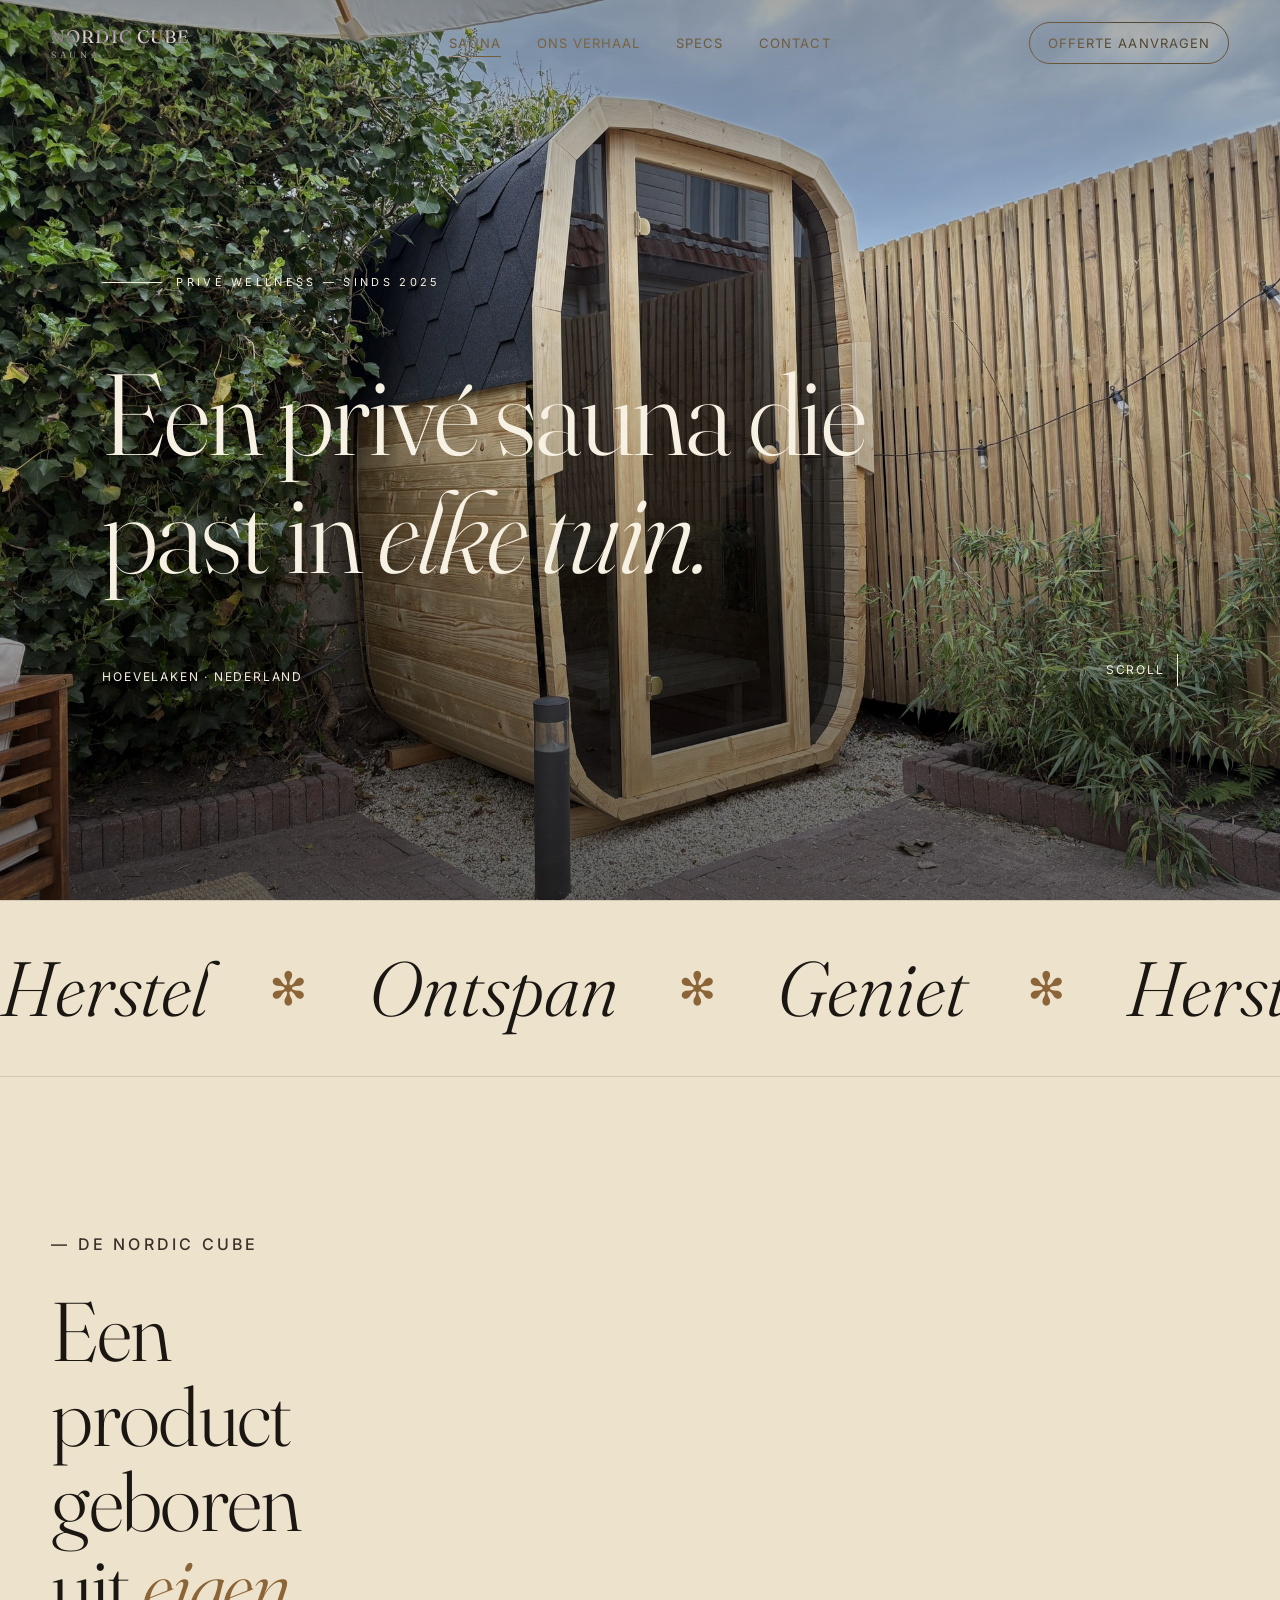
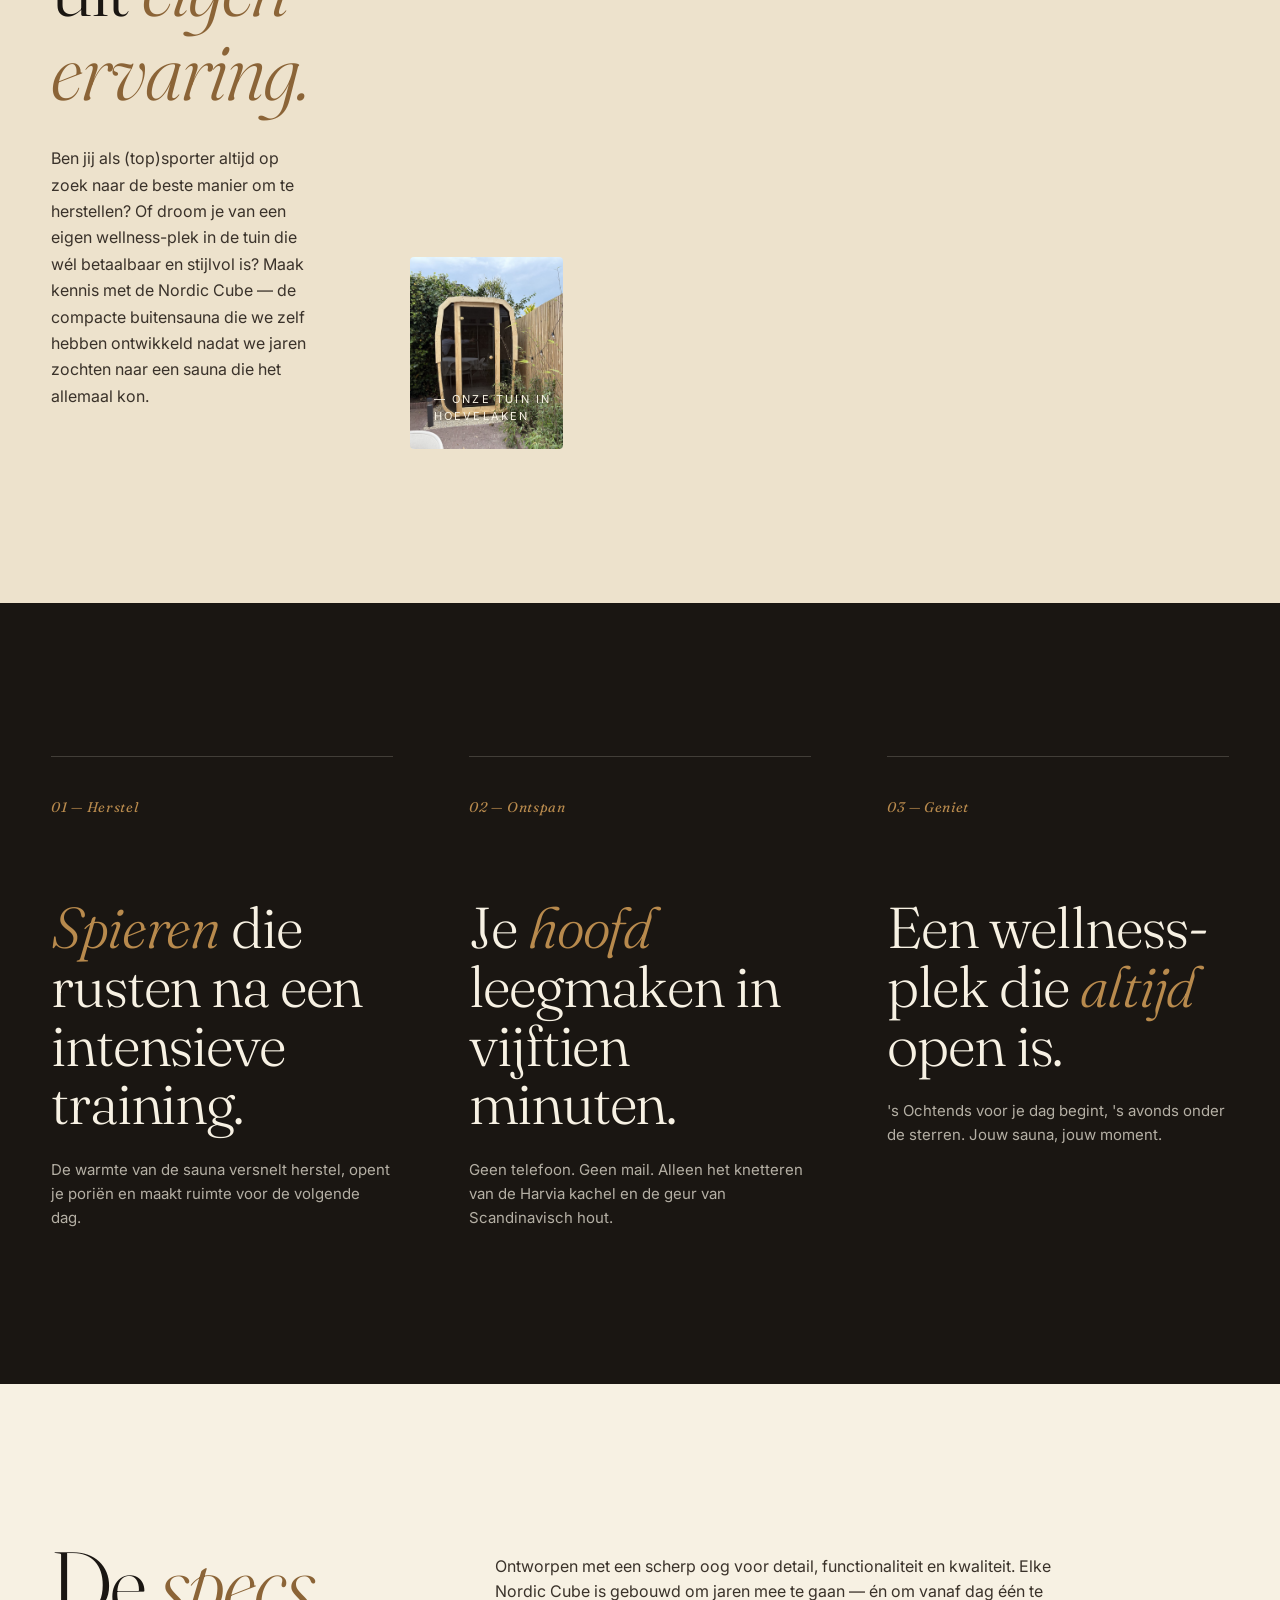
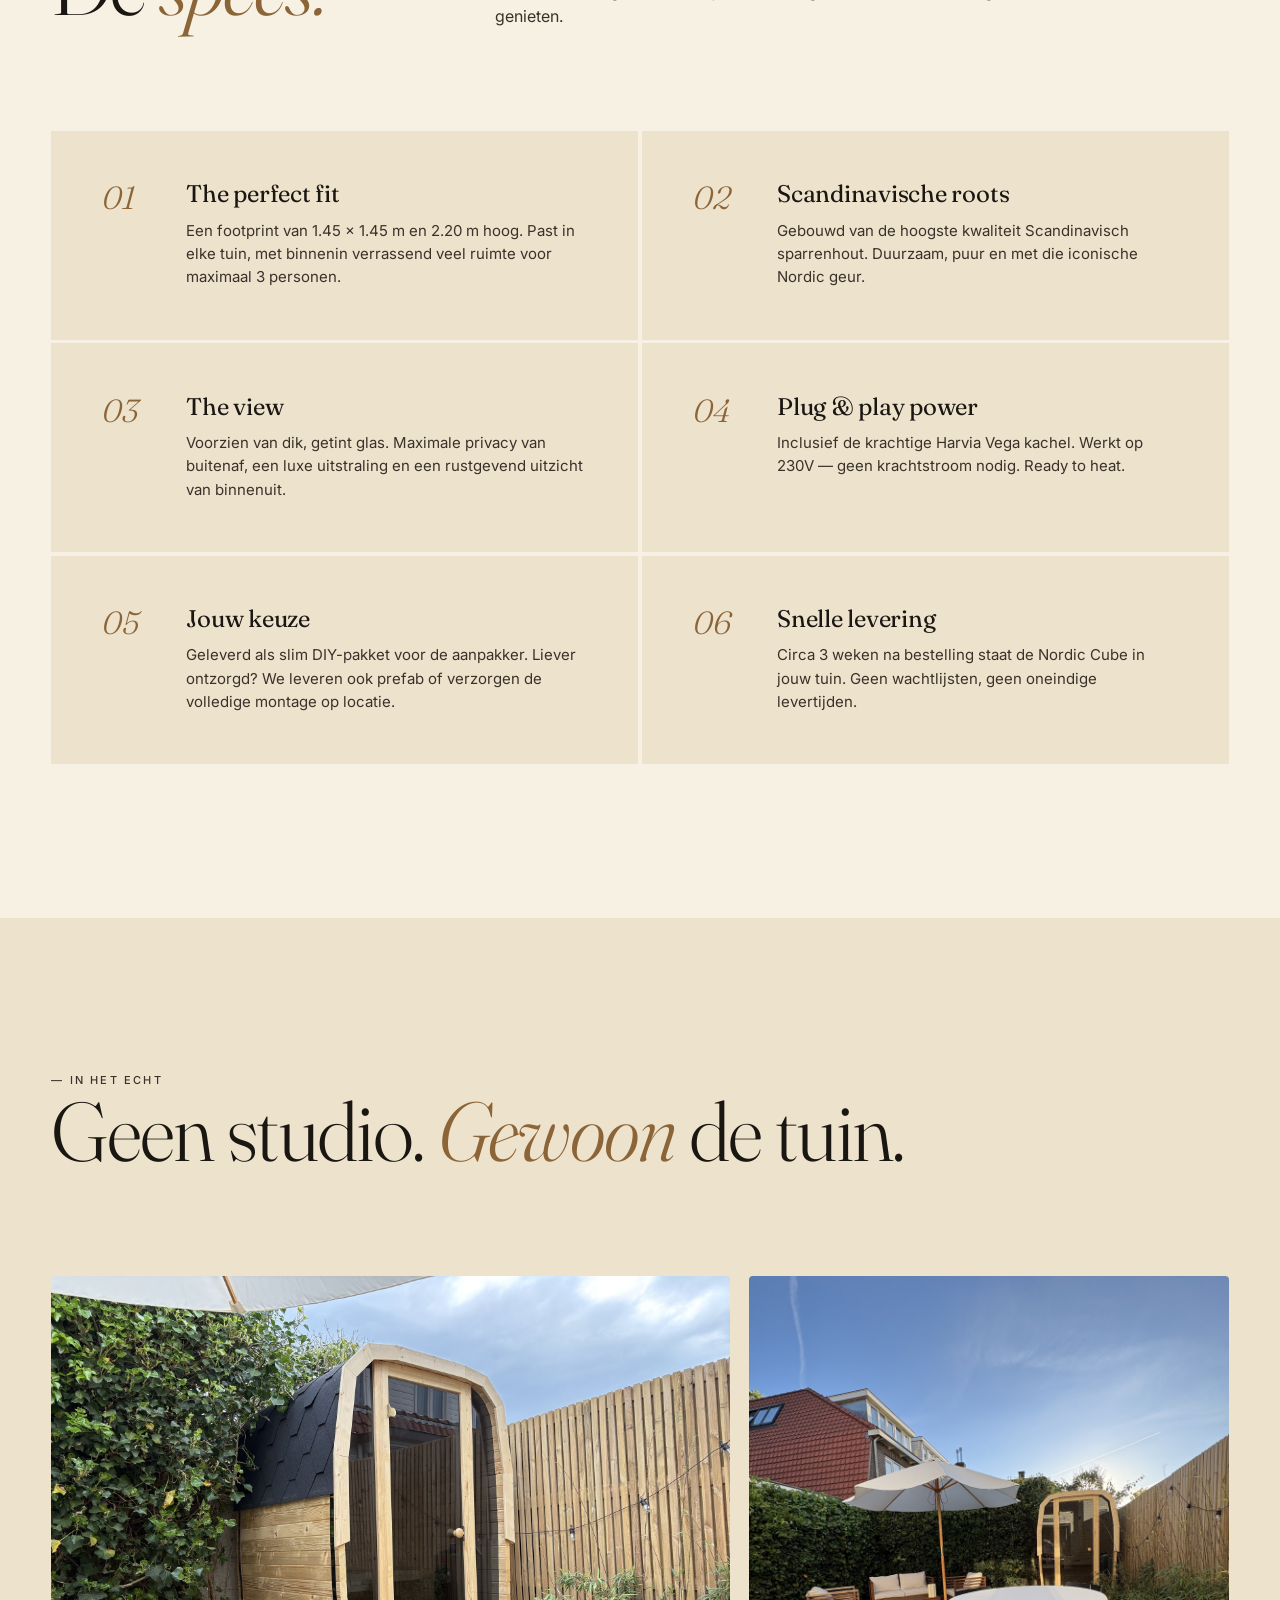
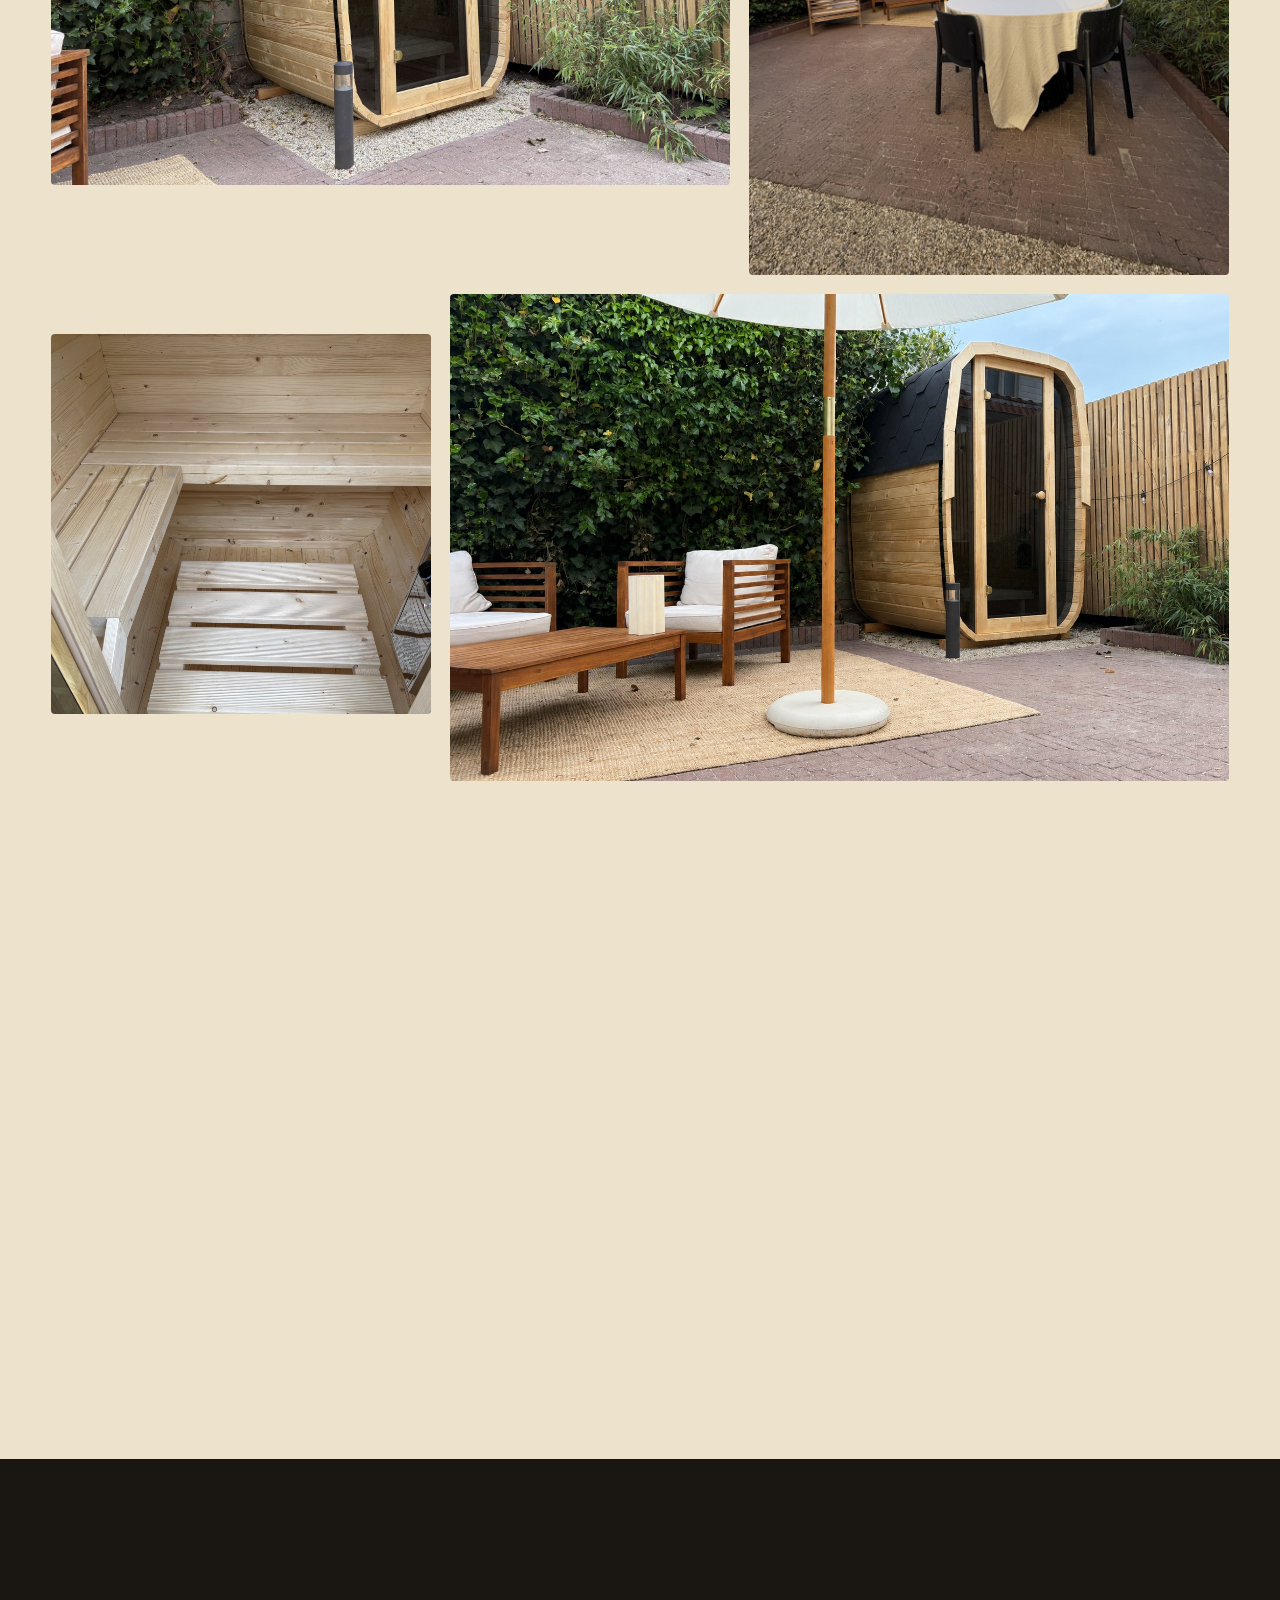
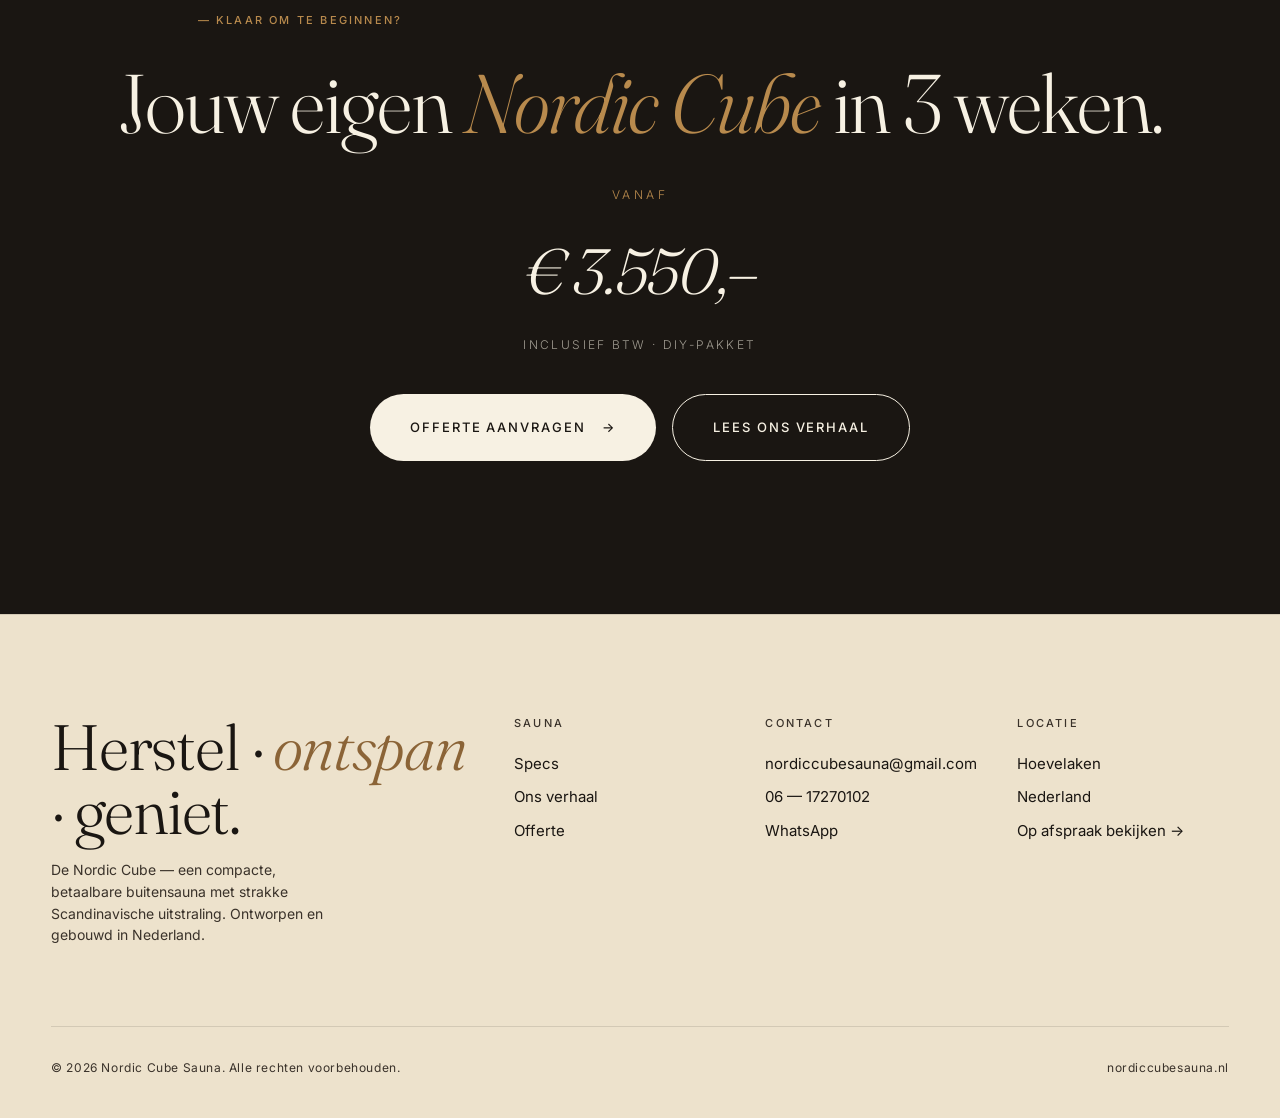
==== site/index.html @ 3e10f6ca "Initial commit: Nordic Cube Sauna website" ====
<!DOCTYPE html>
<html lang="nl">
<head>
  <meta charset="UTF-8" />
  <meta name="viewport" content="width=device-width, initial-scale=1.0" />
  <title>Nordic Cube Sauna — herstel · ontspan · geniet</title>
  <meta name="description" content="De Nordic Cube is een compacte, betaalbare buitensauna met strakke Scandinavische uitstraling. Past in elke tuin, biedt ruimte voor 3 personen, geleverd in 3 weken." />
  <meta name="theme-color" content="#ede2cc" />
  <link rel="icon" href="images/logo.png" type="image/png" />
  <link rel="apple-touch-icon" href="images/logo.png" />

  <link rel="preconnect" href="https://fonts.googleapis.com" />
  <link rel="preconnect" href="https://fonts.gstatic.com" crossorigin />
  <link href="https://fonts.googleapis.com/css2?family=Fraunces:ital,opsz,wght@0,9..144,300;0,9..144,400;0,9..144,500;1,9..144,300;1,9..144,400&family=Inter:wght@400;500;600&display=swap" rel="stylesheet" />

  <link rel="stylesheet" href="css/style.css" />

  <!-- Open Graph -->
  <meta property="og:title" content="Nordic Cube Sauna" />
  <meta property="og:description" content="Een compacte, betaalbare buitensauna met Scandinavische uitstraling. Past in elke tuin." />
  <meta property="og:image" content="images/sauna-voorkant.jpg" />
  <meta property="og:type" content="website" />
  <meta property="og:url" content="https://nordiccubesauna.nl/" />
</head>
<body>

  <div class="loader" aria-hidden="true">
    <img src="images/logo.png" alt="" />
  </div>

  <header class="site-header">
    <a href="index.html" class="brand" aria-label="Nordic Cube — home">
      Nordic Cube
      <span>Sauna</span>
    </a>
    <nav class="nav" aria-label="Hoofdnavigatie">
      <a href="index.html" class="active">Sauna</a>
      <a href="verhaal.html">Ons verhaal</a>
      <a href="index.html#specs">Specs</a>
      <a href="index.html#contact">Contact</a>
    </nav>
    <a href="offerte.html" class="header-cta">Offerte aanvragen</a>
    <button class="menu-toggle" aria-label="Menu openen"></button>
  </header>

  <nav class="mobile-menu" aria-label="Mobiel menu">
    <a href="index.html">Sauna</a>
    <a href="verhaal.html">Ons verhaal</a>
    <a href="index.html#specs">Specs</a>
    <a href="offerte.html">Offerte aanvragen</a>
  </nav>

  <!-- HERO -->
  <section class="hero">
    <div class="hero-media">
      <img src="images/sauna-voorkant.jpg" alt="Nordic Cube sauna in de tuin" />
    </div>
    <div class="hero-content">
      <span class="hero-tag">Privé wellness — sinds 2025</span>
      <h1 class="serif">Een privé sauna die past in <em>elke tuin.</em></h1>
      <div class="hero-meta">
        <span>Hoevelaken · Nederland</span>
        <span class="scroll-cue">Scroll</span>
      </div>
    </div>
  </section>

  <!-- MARQUEE -->
  <div class="marquee" aria-hidden="true">
    <div class="marquee-track">
      <span>Herstel</span><span>Ontspan</span><span>Geniet</span>
      <span>Herstel</span><span>Ontspan</span><span>Geniet</span>
      <span>Herstel</span><span>Ontspan</span><span>Geniet</span>
      <span>Herstel</span><span>Ontspan</span><span>Geniet</span>
    </div>
  </div>

  <!-- INTRO -->
  <section class="intro" id="introductie">
    <div class="section-inner intro reveal">
      <div class="intro-text">
        <p class="eyebrow">— De Nordic Cube</p>
        <h2 class="serif">Een product geboren uit <em>eigen ervaring.</em></h2>
        <p>
          Ben jij als (top)sporter altijd op zoek naar de beste manier om te herstellen?
          Of droom je van een eigen wellness-plek in de tuin die wél betaalbaar en stijlvol is?
          Maak kennis met de Nordic Cube — de compacte buitensauna die we zelf hebben ontwikkeld
          nadat we jaren zochten naar een sauna die het allemaal kon.
        </p>
      </div>
      <div class="intro-media">
        <img src="images/sauna-deur.jpg" alt="Nordic Cube sauna van voren" />
        <span class="intro-caption">— Onze tuin in Hoevelaken</span>
      </div>
    </div>
  </section>

  <!-- PILLARS -->
  <section class="pillars">
    <div class="section-inner">
      <div class="pillar reveal">
        <div class="pillar-num">01 — Herstel</div>
        <h3 class="serif"><em>Spieren</em> die rusten na een intensieve training.</h3>
        <p>De warmte van de sauna versnelt herstel, opent je poriën en maakt ruimte voor de volgende dag.</p>
      </div>
      <div class="pillar reveal delay-1">
        <div class="pillar-num">02 — Ontspan</div>
        <h3 class="serif">Je <em>hoofd</em> leegmaken in vijftien minuten.</h3>
        <p>Geen telefoon. Geen mail. Alleen het knetteren van de Harvia kachel en de geur van Scandinavisch hout.</p>
      </div>
      <div class="pillar reveal delay-2">
        <div class="pillar-num">03 — Geniet</div>
        <h3 class="serif">Een wellness-plek die <em>altijd</em> open is.</h3>
        <p>'s Ochtends voor je dag begint, 's avonds onder de sterren. Jouw sauna, jouw moment.</p>
      </div>
    </div>
  </section>

  <!-- SPECS -->
  <section class="specs" id="specs">
    <div class="section-inner">
      <div class="specs-header reveal">
        <h2 class="serif">De <em>specs.</em></h2>
        <p>
          Ontworpen met een scherp oog voor detail, functionaliteit en kwaliteit. Elke
          Nordic Cube is gebouwd om jaren mee te gaan — én om vanaf dag één te genieten.
        </p>
      </div>
      <div class="specs-grid">
        <div class="spec reveal">
          <div class="spec-num">01</div>
          <div>
            <h3 class="spec-title serif">The perfect fit</h3>
            <p class="spec-text">Een footprint van 1.45 × 1.45 m en 2.20 m hoog. Past in elke tuin, met binnenin verrassend veel ruimte voor maximaal 3 personen.</p>
          </div>
        </div>
        <div class="spec reveal delay-1">
          <div class="spec-num">02</div>
          <div>
            <h3 class="spec-title serif">Scandinavische roots</h3>
            <p class="spec-text">Gebouwd van de hoogste kwaliteit Scandinavisch sparrenhout. Duurzaam, puur en met die iconische Nordic geur.</p>
          </div>
        </div>
        <div class="spec reveal">
          <div class="spec-num">03</div>
          <div>
            <h3 class="spec-title serif">The view</h3>
            <p class="spec-text">Voorzien van dik, getint glas. Maximale privacy van buitenaf, een luxe uitstraling en een rustgevend uitzicht van binnenuit.</p>
          </div>
        </div>
        <div class="spec reveal delay-1">
          <div class="spec-num">04</div>
          <div>
            <h3 class="spec-title serif">Plug &amp; play power</h3>
            <p class="spec-text">Inclusief de krachtige Harvia Vega kachel. Werkt op 230V — geen krachtstroom nodig. Ready to heat.</p>
          </div>
        </div>
        <div class="spec reveal">
          <div class="spec-num">05</div>
          <div>
            <h3 class="spec-title serif">Jouw keuze</h3>
            <p class="spec-text">Geleverd als slim DIY-pakket voor de aanpakker. Liever ontzorgd? We leveren ook prefab of verzorgen de volledige montage op locatie.</p>
          </div>
        </div>
        <div class="spec reveal delay-1">
          <div class="spec-num">06</div>
          <div>
            <h3 class="spec-title serif">Snelle levering</h3>
            <p class="spec-text">Circa 3 weken na bestelling staat de Nordic Cube in jouw tuin. Geen wachtlijsten, geen oneindige levertijden.</p>
          </div>
        </div>
      </div>
    </div>
  </section>

  <!-- GALLERY -->
  <section class="gallery">
    <div class="section-inner">
      <div class="gallery-header reveal">
        <p class="eyebrow">— In het echt</p>
        <h2 class="serif">Geen studio. <em>Gewoon</em> de tuin.</h2>
      </div>
      <div class="gallery-grid">
        <div class="g-img g-1 reveal"><img src="images/sauna-voorkant.jpg" alt="Nordic Cube sauna voorkant" loading="lazy" /></div>
        <div class="g-img g-2 reveal delay-1"><img src="images/sauna-tuin-zonnig.jpg" alt="Sauna in zonnige tuin met terras" loading="lazy" /></div>
        <div class="g-img g-3 reveal"><img src="images/sauna-interieur.jpg" alt="Interieur van de Nordic Cube met Harvia kachel" loading="lazy" /></div>
        <div class="g-img g-4 reveal delay-1"><img src="images/tuin-sauna.jpg" alt="Sauna naast loungehoek in de tuin" loading="lazy" /></div>
        <div class="g-img g-5 reveal"><img src="images/sauna-avond.jpg" alt="Nordic Cube sauna in de avond, warm verlicht" loading="lazy" /></div>
      </div>
    </div>
  </section>

  <!-- CTA -->
  <section class="cta" id="contact">
    <div class="section-inner reveal">
      <p class="eyebrow">— Klaar om te beginnen?</p>
      <h2 class="serif">Jouw eigen <em>Nordic Cube</em> in 3 weken.</h2>
      <div class="cta-price">
        <span class="cta-price-from">vanaf</span>
        € 3.550,–
        <span class="cta-price-note">inclusief BTW · DIY-pakket</span>
      </div>
      <div style="display:flex; gap:16px; justify-content:center; flex-wrap:wrap; margin-top:20px;">
        <a href="offerte.html" class="btn-primary">
          <span>Offerte aanvragen</span>
          <span class="arrow">→</span>
        </a>
        <a href="verhaal.html" class="btn-ghost dark">
          <span>Lees ons verhaal</span>
        </a>
      </div>
    </div>
  </section>

  <!-- FOOTER -->
  <footer class="site-footer">
    <div class="footer-grid">
      <div class="footer-brand">
        <h3 class="serif">Herstel · <em>ontspan</em> · geniet.</h3>
        <p>De Nordic Cube — een compacte, betaalbare buitensauna met strakke Scandinavische uitstraling. Ontworpen en gebouwd in Nederland.</p>
      </div>
      <div class="footer-col">
        <h4>Sauna</h4>
        <ul>
          <li><a href="index.html#specs">Specs</a></li>
          <li><a href="verhaal.html">Ons verhaal</a></li>
          <li><a href="offerte.html">Offerte</a></li>
        </ul>
      </div>
      <div class="footer-col">
        <h4>Contact</h4>
        <ul>
          <li><a href="mailto:nordiccubesauna@gmail.com">nordiccubesauna@gmail.com</a></li>
          <li><a href="tel:+31617270102">06 — 17270102</a></li>
          <li><a href="https://wa.me/31617270102" target="_blank" rel="noopener">WhatsApp</a></li>
        </ul>
      </div>
      <div class="footer-col">
        <h4>Locatie</h4>
        <ul>
          <li>Hoevelaken</li>
          <li>Nederland</li>
          <li><a href="offerte.html">Op afspraak bekijken →</a></li>
        </ul>
      </div>
    </div>
    <div class="footer-bottom">
      <span>© <span id="year">2026</span> Nordic Cube Sauna. Alle rechten voorbehouden.</span>
      <span>nordiccubesauna.nl</span>
    </div>
  </footer>

  <script src="js/main.js" defer></script>
  <script>document.getElementById("year").textContent = new Date().getFullYear();</script>
</body>
</html>
---- site/css/style.css ----
/* =========================================================
   NORDIC CUBE SAUNA — editorial Scandinavian design system
   ========================================================= */

:root {
  --sand:        #ede2cc;
  --sand-deep:   #d8c5a3;
  --cream:       #f7f1e3;
  --ink:         #1a1612;
  --ink-soft:    #3a322a;
  --wood:        #8b6437;
  --wood-warm:   #b88a4d;
  --line:        rgba(26, 22, 18, 0.12);
  --max:         1440px;
  --gutter:      clamp(20px, 4vw, 56px);
  --serif:       "Fraunces", "Cormorant Garamond", Georgia, serif;
  --sans:        "Inter", -apple-system, BlinkMacSystemFont, "Helvetica Neue", sans-serif;
  --ease:        cubic-bezier(0.65, 0, 0.35, 1);
  --ease-out:    cubic-bezier(0.16, 1, 0.3, 1);
}

* { margin: 0; padding: 0; box-sizing: border-box; }
html { scroll-behavior: smooth; -webkit-text-size-adjust: 100%; }
body {
  font-family: var(--sans);
  background: var(--sand);
  color: var(--ink);
  font-size: clamp(15px, 1.05vw, 17px);
  line-height: 1.55;
  font-weight: 400;
  overflow-x: hidden;
  -webkit-font-smoothing: antialiased;
  -moz-osx-font-smoothing: grayscale;
}
img { max-width: 100%; height: auto; display: block; }
a { color: inherit; text-decoration: none; }
button { font: inherit; cursor: pointer; border: none; background: none; color: inherit; }

::selection { background: var(--ink); color: var(--cream); }

/* ---------- Typography ---------- */
.serif      { font-family: var(--serif); }
.eyebrow    {
  font-family: var(--sans);
  font-size: 11px;
  font-weight: 500;
  text-transform: uppercase;
  letter-spacing: 0.2em;
  color: var(--ink-soft);
}
h1, h2, h3 { font-family: var(--serif); font-weight: 300; line-height: 1.02; letter-spacing: -0.02em; }
h1 { font-size: clamp(48px, 9vw, 168px); }
h2 { font-size: clamp(40px, 6.5vw, 112px); }
h3 { font-size: clamp(28px, 3.5vw, 56px); }
.italic { font-style: italic; }

p { max-width: 60ch; }

/* ---------- Loader ---------- */
.loader {
  position: fixed; inset: 0; background: var(--ink);
  z-index: 9999; display: flex; align-items: center; justify-content: center;
  transition: opacity 0.8s var(--ease) 0.4s, visibility 0s linear 1.2s;
}
.loader img { width: 80px; opacity: 0.9; animation: pulse 2s ease-in-out infinite; }
.loader.hidden { opacity: 0; visibility: hidden; }
@keyframes pulse { 0%,100% { transform: scale(1); opacity: 0.6; } 50% { transform: scale(1.05); opacity: 1; } }

/* ---------- Header ---------- */
.site-header {
  position: fixed; top: 0; left: 0; right: 0; z-index: 100;
  padding: 22px var(--gutter);
  display: grid;
  grid-template-columns: 1fr auto 1fr;
  align-items: center;
  mix-blend-mode: difference;
  color: var(--cream);
  transition: padding 0.4s var(--ease);
}
.site-header.scrolled { padding: 14px var(--gutter); }
.site-header a { color: inherit; }
.brand {
  font-family: var(--serif);
  font-weight: 400;
  font-size: 18px;
  letter-spacing: 0.06em;
  text-transform: uppercase;
  line-height: 1;
}
.brand span { display: block; font-size: 9px; letter-spacing: 0.4em; opacity: 0.7; margin-top: 4px; }
.nav { display: flex; gap: 36px; justify-self: center; font-size: 13px; letter-spacing: 0.08em; text-transform: uppercase; }
.nav a { position: relative; padding: 4px 0; }
.nav a::after {
  content: ""; position: absolute; bottom: 0; left: 0; right: 0; height: 1px;
  background: currentColor; transform: scaleX(0); transform-origin: right;
  transition: transform 0.5s var(--ease);
}
.nav a:hover::after, .nav a.active::after { transform: scaleX(1); transform-origin: left; }
.header-cta {
  justify-self: end;
  font-size: 13px;
  letter-spacing: 0.08em;
  text-transform: uppercase;
  padding: 10px 18px;
  border: 1px solid currentColor;
  border-radius: 99px;
  transition: background 0.4s var(--ease), color 0.4s var(--ease);
}
.header-cta:hover { background: var(--cream); color: var(--ink); }

/* mobile menu button hidden by default */
.menu-toggle { display: none; }

@media (max-width: 800px) {
  .site-header { grid-template-columns: 1fr auto; }
  .nav { display: none; }
  .header-cta { display: none; }
  .menu-toggle {
    display: block; justify-self: end;
    width: 40px; height: 40px;
    background: var(--cream); color: var(--ink); border-radius: 50%;
    position: relative;
  }
  .menu-toggle::before, .menu-toggle::after {
    content: ""; position: absolute; left: 11px; right: 11px; height: 1px; background: currentColor;
    transition: transform 0.3s var(--ease);
  }
  .menu-toggle::before { top: 16px; }
  .menu-toggle::after  { bottom: 16px; }
  body.menu-open .menu-toggle::before { transform: translateY(3.5px) rotate(45deg); }
  body.menu-open .menu-toggle::after  { transform: translateY(-3.5px) rotate(-45deg); }
}

/* Mobile fullscreen menu */
.mobile-menu {
  position: fixed; inset: 0; z-index: 90;
  background: var(--ink); color: var(--cream);
  display: flex; flex-direction: column; align-items: center; justify-content: center;
  gap: 24px;
  opacity: 0; visibility: hidden;
  transition: opacity 0.4s var(--ease), visibility 0s linear 0.4s;
}
body.menu-open .mobile-menu { opacity: 1; visibility: visible; transition: opacity 0.4s var(--ease); }
.mobile-menu a { font-family: var(--serif); font-size: 40px; font-weight: 300; }

/* ---------- Hero ---------- */
.hero {
  position: relative; height: 100vh; min-height: 600px;
  overflow: hidden;
  background: var(--ink);
}
.hero-media {
  position: absolute; inset: 0;
  z-index: 1;
}
.hero-media img {
  width: 100%; height: 100%; object-fit: cover;
  transform: scale(1.05);
  animation: heroZoom 8s var(--ease-out) forwards;
}
@keyframes heroZoom { to { transform: scale(1); } }
.hero-media::after {
  content: ""; position: absolute; inset: 0;
  background: linear-gradient(180deg, rgba(0,0,0,0.35) 0%, rgba(0,0,0,0.1) 30%, rgba(0,0,0,0.6) 100%);
}
.hero-content {
  position: relative; z-index: 2;
  height: 100%;
  padding: 120px var(--gutter) 60px;
  display: flex; flex-direction: column; justify-content: space-between;
  color: var(--cream);
}
.hero-tag {
  display: flex; align-items: center; gap: 14px;
  font-size: 11px; letter-spacing: 0.3em; text-transform: uppercase;
  opacity: 0; animation: fadeUp 1s var(--ease-out) 0.6s forwards;
}
.hero-tag::before { content: ""; width: 60px; height: 1px; background: currentColor; }
.hero h1 {
  max-width: 12ch;
  opacity: 0; animation: fadeUp 1.2s var(--ease-out) 0.9s forwards;
}
.hero h1 em { font-style: italic; font-weight: 300; }
.hero-meta {
  display: flex; justify-content: space-between; align-items: flex-end;
  font-size: 12px; letter-spacing: 0.15em; text-transform: uppercase;
  opacity: 0; animation: fadeUp 1s var(--ease-out) 1.4s forwards;
}
.hero-meta .scroll-cue {
  display: flex; align-items: center; gap: 12px;
}
.hero-meta .scroll-cue::after {
  content: ""; width: 1px; height: 32px; background: currentColor;
  animation: scrollLine 2s ease-in-out infinite;
}
@keyframes scrollLine {
  0%, 100% { transform: scaleY(1); transform-origin: top; }
  50% { transform: scaleY(0); transform-origin: bottom; }
}
@keyframes fadeUp { from { opacity: 0; transform: translateY(24px); } to { opacity: 1; transform: translateY(0); } }

/* ---------- Marquee ---------- */
.marquee {
  background: var(--sand);
  border-top: 1px solid var(--line);
  border-bottom: 1px solid var(--line);
  overflow: hidden;
  padding: 28px 0;
}
.marquee-track {
  display: flex; gap: 60px;
  white-space: nowrap;
  animation: marquee 30s linear infinite;
  font-family: var(--serif);
  font-size: clamp(40px, 6vw, 88px);
  font-weight: 300;
  font-style: italic;
  color: var(--ink);
}
.marquee-track span { display: inline-flex; align-items: center; gap: 60px; }
.marquee-track span::after { content: "✻"; font-size: 0.6em; color: var(--wood); font-style: normal; }
@keyframes marquee { to { transform: translateX(-50%); } }

/* ---------- Sections ---------- */
section { padding: clamp(80px, 12vw, 180px) var(--gutter); }
.section-inner { max-width: var(--max); margin: 0 auto; }

/* Intro */
.intro {
  display: grid;
  grid-template-columns: 1fr 1.1fr;
  gap: clamp(40px, 8vw, 140px);
  align-items: end;
}
.intro-text { padding-bottom: 40px; }
.intro-text .eyebrow { margin-bottom: 32px; }
.intro-text h2 { margin-bottom: 32px; }
.intro-text h2 em { font-style: italic; color: var(--wood); }
.intro-text p { font-size: clamp(16px, 1.25vw, 20px); line-height: 1.65; color: var(--ink-soft); }
.intro-media {
  position: relative;
  aspect-ratio: 4 / 5;
  overflow: hidden;
  border-radius: 4px;
}
.intro-media img {
  width: 100%; height: 100%; object-fit: cover;
  transition: transform 1.2s var(--ease);
}
.intro-media:hover img { transform: scale(1.04); }
.intro-caption {
  position: absolute; bottom: 24px; left: 24px;
  color: var(--cream);
  font-size: 11px; letter-spacing: 0.2em; text-transform: uppercase;
  text-shadow: 0 1px 8px rgba(0,0,0,0.5);
}
@media (max-width: 900px) {
  .intro { grid-template-columns: 1fr; }
  .intro-text { padding-bottom: 0; }
}

/* Pillars (herstel - ontspan - geniet) */
.pillars {
  background: var(--ink);
  color: var(--cream);
}
.pillars .section-inner {
  display: grid;
  grid-template-columns: repeat(3, 1fr);
  gap: clamp(40px, 6vw, 100px);
}
.pillar {
  border-top: 1px solid rgba(247, 241, 227, 0.18);
  padding-top: 40px;
  position: relative;
}
.pillar-num {
  font-family: var(--serif);
  font-size: 14px;
  font-style: italic;
  color: var(--wood-warm);
  margin-bottom: 80px;
  letter-spacing: 0.05em;
}
.pillar h3 {
  font-size: clamp(36px, 4.5vw, 64px);
  margin-bottom: 24px;
}
.pillar h3 em { font-style: italic; color: var(--wood-warm); }
.pillar p { font-size: 15px; color: rgba(247, 241, 227, 0.7); line-height: 1.6; }
@media (max-width: 800px) {
  .pillars .section-inner { grid-template-columns: 1fr; gap: 60px; }
  .pillar-num { margin-bottom: 24px; }
}

/* Specs section */
.specs { background: var(--cream); }
.specs-header {
  display: grid;
  grid-template-columns: 1fr 2fr;
  gap: clamp(30px, 6vw, 100px);
  margin-bottom: clamp(60px, 8vw, 120px);
  align-items: end;
}
.specs-header h2 { font-size: clamp(40px, 7vw, 120px); }
.specs-header h2 em { font-style: italic; color: var(--wood); }
.specs-header p { color: var(--ink-soft); font-size: 16px; }
.specs-grid {
  display: grid;
  grid-template-columns: repeat(2, 1fr);
  gap: clamp(2px, 0.3vw, 4px);
}
.spec {
  background: var(--sand);
  padding: clamp(36px, 4vw, 56px);
  display: grid;
  grid-template-columns: 60px 1fr;
  gap: 24px;
  align-items: start;
  transition: background 0.5s var(--ease);
}
.spec:hover { background: var(--sand-deep); }
.spec-num {
  font-family: var(--serif);
  font-style: italic;
  font-size: 32px;
  font-weight: 300;
  color: var(--wood);
  line-height: 1;
}
.spec-title {
  font-family: var(--serif);
  font-size: 24px;
  font-weight: 400;
  margin-bottom: 12px;
  letter-spacing: -0.01em;
}
.spec-text { font-size: 15px; color: var(--ink-soft); line-height: 1.55; }
@media (max-width: 700px) {
  .specs-header { grid-template-columns: 1fr; gap: 30px; }
  .specs-grid { grid-template-columns: 1fr; }
}

/* Gallery */
.gallery {
  background: var(--sand);
  padding-bottom: clamp(80px, 12vw, 180px);
}
.gallery-header { margin-bottom: clamp(60px, 8vw, 120px); }
.gallery-header h2 em { font-style: italic; color: var(--wood); }
.gallery-grid {
  display: grid;
  grid-template-columns: repeat(12, 1fr);
  gap: clamp(12px, 1.5vw, 24px);
}
.g-img { overflow: hidden; border-radius: 4px; position: relative; }
.g-img img {
  width: 100%; height: 100%; object-fit: cover;
  transition: transform 1.4s var(--ease);
}
.g-img:hover img { transform: scale(1.06); }
.g-1 { grid-column: span 7; aspect-ratio: 4/3; }
.g-2 { grid-column: span 5; aspect-ratio: 4/5; }
.g-3 { grid-column: span 4; aspect-ratio: 1/1; margin-top: 40px; }
.g-4 { grid-column: span 8; aspect-ratio: 16/10; }
.g-5 { grid-column: span 12; aspect-ratio: 21/9; }
@media (max-width: 800px) {
  .g-1, .g-2, .g-3, .g-4, .g-5 { grid-column: span 12; margin-top: 0; aspect-ratio: 4/3; }
}

/* CTA / pricing */
.cta {
  background: var(--ink);
  color: var(--cream);
  text-align: center;
}
.cta .section-inner { max-width: 1100px; }
.cta .eyebrow { color: var(--wood-warm); margin-bottom: 32px; }
.cta h2 { margin-bottom: 40px; }
.cta h2 em { font-style: italic; color: var(--wood-warm); }
.cta-price {
  font-family: var(--serif);
  font-style: italic;
  font-size: clamp(40px, 5vw, 80px);
  font-weight: 300;
  margin: 40px 0;
  letter-spacing: -0.02em;
}
.cta-price-from {
  display: block;
  font-size: 12px;
  letter-spacing: 0.3em;
  text-transform: uppercase;
  font-style: normal;
  font-family: var(--sans);
  color: var(--wood-warm);
  margin-bottom: 16px;
}
.cta-price-note { display: block; font-size: 12px; letter-spacing: 0.2em; text-transform: uppercase; font-style: normal; font-family: var(--sans); color: rgba(247,241,227,0.6); margin-top: 16px; }

.btn-primary {
  display: inline-flex; align-items: center; gap: 16px;
  padding: 22px 40px;
  background: var(--cream); color: var(--ink);
  font-size: 13px; letter-spacing: 0.15em; text-transform: uppercase; font-weight: 500;
  border-radius: 99px;
  transition: transform 0.4s var(--ease), background 0.4s var(--ease);
}
.btn-primary:hover { transform: translateY(-2px); background: var(--wood-warm); }
.btn-primary .arrow { transition: transform 0.4s var(--ease); }
.btn-primary:hover .arrow { transform: translateX(4px); }

.btn-ghost {
  display: inline-flex; align-items: center; gap: 16px;
  padding: 22px 40px;
  border: 1px solid var(--ink); color: var(--ink);
  font-size: 13px; letter-spacing: 0.15em; text-transform: uppercase; font-weight: 500;
  border-radius: 99px;
  transition: background 0.4s var(--ease), color 0.4s var(--ease), transform 0.4s var(--ease);
}
.btn-ghost:hover { background: var(--ink); color: var(--cream); transform: translateY(-2px); }
.btn-ghost.dark { border-color: var(--cream); color: var(--cream); }
.btn-ghost.dark:hover { background: var(--cream); color: var(--ink); }

/* ---------- Footer ---------- */
.site-footer {
  background: var(--sand);
  padding: clamp(60px, 8vw, 100px) var(--gutter) 40px;
  border-top: 1px solid var(--line);
}
.footer-grid {
  max-width: var(--max); margin: 0 auto;
  display: grid;
  grid-template-columns: 2fr 1fr 1fr 1fr;
  gap: 40px;
  margin-bottom: 80px;
}
.footer-brand h3 {
  font-size: clamp(40px, 5vw, 64px);
  font-weight: 300;
  letter-spacing: -0.02em;
  margin-bottom: 16px;
  line-height: 1;
}
.footer-brand h3 em { font-style: italic; color: var(--wood); }
.footer-brand p { font-size: 14px; color: var(--ink-soft); max-width: 32ch; }
.footer-col h4 { font-size: 11px; letter-spacing: 0.2em; text-transform: uppercase; color: var(--ink-soft); margin-bottom: 20px; font-weight: 500; font-family: var(--sans); }
.footer-col ul { list-style: none; }
.footer-col li { margin-bottom: 10px; font-size: 15px; }
.footer-col a:hover { color: var(--wood); }
.footer-bottom {
  max-width: var(--max); margin: 0 auto;
  display: flex; justify-content: space-between; align-items: center;
  padding-top: 32px;
  border-top: 1px solid var(--line);
  font-size: 12px; color: var(--ink-soft);
  letter-spacing: 0.05em;
}
@media (max-width: 700px) {
  .footer-grid { grid-template-columns: 1fr; gap: 40px; margin-bottom: 40px; }
  .footer-bottom { flex-direction: column; gap: 12px; text-align: center; }
}

/* ---------- Verhaal page ---------- */
.story-hero {
  padding: 180px var(--gutter) 80px;
  background: var(--cream);
}
.story-hero .section-inner { max-width: 1200px; }
.story-hero .eyebrow { margin-bottom: 40px; }
.story-hero h1 { font-size: clamp(56px, 9vw, 140px); max-width: 14ch; }
.story-hero h1 em { font-style: italic; color: var(--wood); }
.story-hero-meta {
  display: flex; gap: 60px;
  margin-top: 60px;
  padding-top: 30px;
  border-top: 1px solid var(--line);
  font-size: 12px; letter-spacing: 0.2em; text-transform: uppercase;
  color: var(--ink-soft);
}
.story-hero-meta div { display: flex; flex-direction: column; gap: 6px; }
.story-hero-meta strong { font-family: var(--serif); font-size: 18px; font-weight: 400; letter-spacing: 0; text-transform: none; color: var(--ink); }

.story-feature-img {
  margin: 0 calc(-1 * var(--gutter)) clamp(80px, 12vw, 160px);
  aspect-ratio: 21/9;
  overflow: hidden;
}
.story-feature-img img { width: 100%; height: 100%; object-fit: cover; }

.story-body {
  background: var(--sand);
  padding: clamp(80px, 12vw, 160px) var(--gutter);
}
.story-body .section-inner { max-width: 1200px; }
.story-block {
  display: grid;
  grid-template-columns: 1fr 2fr;
  gap: clamp(40px, 8vw, 120px);
  margin-bottom: clamp(80px, 12vw, 140px);
  align-items: start;
}
.story-block:last-child { margin-bottom: 0; }
.story-block .num {
  font-family: var(--serif);
  font-style: italic;
  font-size: clamp(48px, 6vw, 96px);
  font-weight: 300;
  color: var(--wood);
  line-height: 1;
}
.story-block h3 {
  font-size: clamp(28px, 3vw, 44px);
  margin-bottom: 24px;
  letter-spacing: -0.01em;
}
.story-block p {
  font-size: clamp(16px, 1.15vw, 18px);
  line-height: 1.7;
  color: var(--ink-soft);
  margin-bottom: 1.2em;
}
.story-block p:first-of-type::first-letter {
  font-family: var(--serif);
  font-style: italic;
  font-size: 4em;
  line-height: 0.9;
  float: left;
  margin: 0 14px 0 0;
  color: var(--wood);
  font-weight: 300;
}
.story-pullquote {
  background: var(--ink);
  color: var(--cream);
  padding: clamp(80px, 10vw, 140px) var(--gutter);
  text-align: center;
}
.story-pullquote q {
  font-family: var(--serif);
  font-style: italic;
  font-size: clamp(32px, 5vw, 72px);
  font-weight: 300;
  line-height: 1.15;
  letter-spacing: -0.01em;
  display: block;
  max-width: 22ch;
  margin: 0 auto;
  quotes: '“' '”';
}
.story-pullquote q::before, .story-pullquote q::after { color: var(--wood-warm); }
.story-pullquote cite {
  display: block;
  font-style: normal;
  font-family: var(--sans);
  font-size: 12px;
  letter-spacing: 0.3em;
  text-transform: uppercase;
  color: var(--wood-warm);
  margin-top: 40px;
}
@media (max-width: 800px) {
  .story-block { grid-template-columns: 1fr; gap: 24px; }
  .story-hero-meta { flex-direction: column; gap: 24px; }
}

/* ---------- Offerte page ---------- */
.quote-page {
  min-height: 100vh;
  background: var(--cream);
}
.quote-grid {
  display: grid;
  grid-template-columns: 1fr 1fr;
  min-height: 100vh;
}
.quote-aside {
  position: sticky; top: 0;
  height: 100vh;
  background: var(--ink) url("../images/sauna-avond.jpg") center/cover;
  position: relative;
  color: var(--cream);
}
.quote-aside::after {
  content: ""; position: absolute; inset: 0;
  background: linear-gradient(180deg, rgba(0,0,0,0.5), rgba(0,0,0,0.7));
}
.quote-aside-content {
  position: relative; z-index: 1;
  height: 100%;
  padding: 140px var(--gutter) 60px;
  display: flex; flex-direction: column; justify-content: space-between;
}
.quote-aside .eyebrow { color: var(--wood-warm); margin-bottom: 32px; }
.quote-aside h1 {
  font-size: clamp(40px, 5vw, 80px);
  max-width: 12ch;
  margin-bottom: 32px;
}
.quote-aside h1 em { font-style: italic; color: var(--wood-warm); }
.quote-aside p { color: rgba(247, 241, 227, 0.78); font-size: 16px; max-width: 36ch; }
.quote-aside-contact { display: flex; flex-direction: column; gap: 14px; font-size: 14px; }
.quote-aside-contact a { display: flex; align-items: center; gap: 14px; }
.quote-aside-contact a:hover { color: var(--wood-warm); }
.quote-aside-contact .label { font-size: 11px; letter-spacing: 0.2em; text-transform: uppercase; color: var(--wood-warm); min-width: 80px; }

.quote-form-wrap {
  padding: 140px var(--gutter) 80px;
  max-width: 720px;
}
.quote-form-wrap .form-intro { margin-bottom: 48px; }
.quote-form-wrap .form-intro .eyebrow { margin-bottom: 16px; }
.quote-form-wrap .form-intro h2 { font-size: clamp(32px, 3.5vw, 56px); margin-bottom: 16px; }
.quote-form-wrap .form-intro p { color: var(--ink-soft); }
.steps {
  display: flex; gap: 4px;
  margin-bottom: 40px;
  font-size: 11px; letter-spacing: 0.2em; text-transform: uppercase; color: var(--ink-soft);
}
.step { padding: 6px 14px; border-radius: 99px; background: var(--sand); }
.step.active { background: var(--ink); color: var(--cream); }

.field { margin-bottom: 28px; }
.field label {
  display: block;
  font-size: 11px;
  letter-spacing: 0.2em;
  text-transform: uppercase;
  color: var(--ink-soft);
  margin-bottom: 10px;
  font-weight: 500;
}
.field input, .field textarea, .field select {
  width: 100%;
  padding: 14px 0;
  background: transparent;
  border: none;
  border-bottom: 1px solid var(--line);
  font-family: var(--serif);
  font-size: 22px;
  font-weight: 300;
  color: var(--ink);
  outline: none;
  transition: border-color 0.3s var(--ease);
  border-radius: 0;
}
.field input:focus, .field textarea:focus, .field select:focus { border-color: var(--ink); }
.field textarea { min-height: 100px; resize: vertical; font-size: 18px; padding-top: 14px; line-height: 1.5; font-family: var(--sans); font-weight: 400; }
.field select { appearance: none; background-image: url("data:image/svg+xml;utf8,<svg xmlns='http://www.w3.org/2000/svg' width='14' height='8' viewBox='0 0 14 8'><path fill='none' stroke='%231a1612' stroke-width='1.4' d='M1 1l6 6 6-6'/></svg>"); background-repeat: no-repeat; background-position: right center; padding-right: 30px; }

.radio-group { display: grid; grid-template-columns: 1fr 1fr 1fr; gap: 10px; }
.radio-option {
  position: relative;
  padding: 18px 16px;
  border: 1px solid var(--line);
  border-radius: 4px;
  cursor: pointer;
  transition: border-color 0.3s var(--ease), background 0.3s var(--ease);
}
.radio-option input { position: absolute; opacity: 0; }
.radio-option:hover { border-color: var(--ink-soft); }
.radio-option:has(input:checked) { background: var(--ink); color: var(--cream); border-color: var(--ink); }
.radio-option .ro-title { font-family: var(--serif); font-size: 18px; margin-bottom: 6px; }
.radio-option .ro-desc { font-size: 11px; letter-spacing: 0.1em; text-transform: uppercase; color: var(--ink-soft); }
.radio-option:has(input:checked) .ro-desc { color: var(--wood-warm); }
@media (max-width: 600px) { .radio-group { grid-template-columns: 1fr; } }

.submit-row {
  display: flex; justify-content: space-between; align-items: center;
  margin-top: 48px;
}
.submit-row p { font-size: 12px; color: var(--ink-soft); max-width: 30ch; }

.btn-submit {
  display: inline-flex; align-items: center; gap: 16px;
  padding: 22px 36px;
  background: var(--ink); color: var(--cream);
  font-size: 13px; letter-spacing: 0.15em; text-transform: uppercase; font-weight: 500;
  border-radius: 99px;
  transition: transform 0.4s var(--ease), background 0.4s var(--ease);
}
.btn-submit:hover { transform: translateY(-2px); background: var(--wood); }
.btn-submit .arrow { transition: transform 0.4s var(--ease); }
.btn-submit:hover .arrow { transform: translateX(4px); }

.form-message {
  display: none;
  padding: 20px;
  margin-top: 24px;
  border-radius: 4px;
  font-size: 14px;
  background: var(--sand);
  border-left: 3px solid var(--wood);
}
.form-message.show { display: block; }
.form-message.error { border-color: #c44; background: #fbe8e8; }

@media (max-width: 900px) {
  .quote-grid { grid-template-columns: 1fr; }
  .quote-aside { position: static; height: auto; min-height: 60vh; }
  .quote-aside-content { padding-top: 120px; }
  .quote-form-wrap { padding: 80px var(--gutter); }
}

/* ---------- Reveal animation ---------- */
.reveal { opacity: 0; transform: translateY(40px); transition: opacity 1.2s var(--ease-out), transform 1.2s var(--ease-out); }
.reveal.in { opacity: 1; transform: translateY(0); }
.reveal.delay-1 { transition-delay: 0.1s; }
.reveal.delay-2 { transition-delay: 0.2s; }
.reveal.delay-3 { transition-delay: 0.3s; }

@media (prefers-reduced-motion: reduce) {
  *, *::before, *::after { animation-duration: 0.01s !important; transition-duration: 0.01s !important; }
}
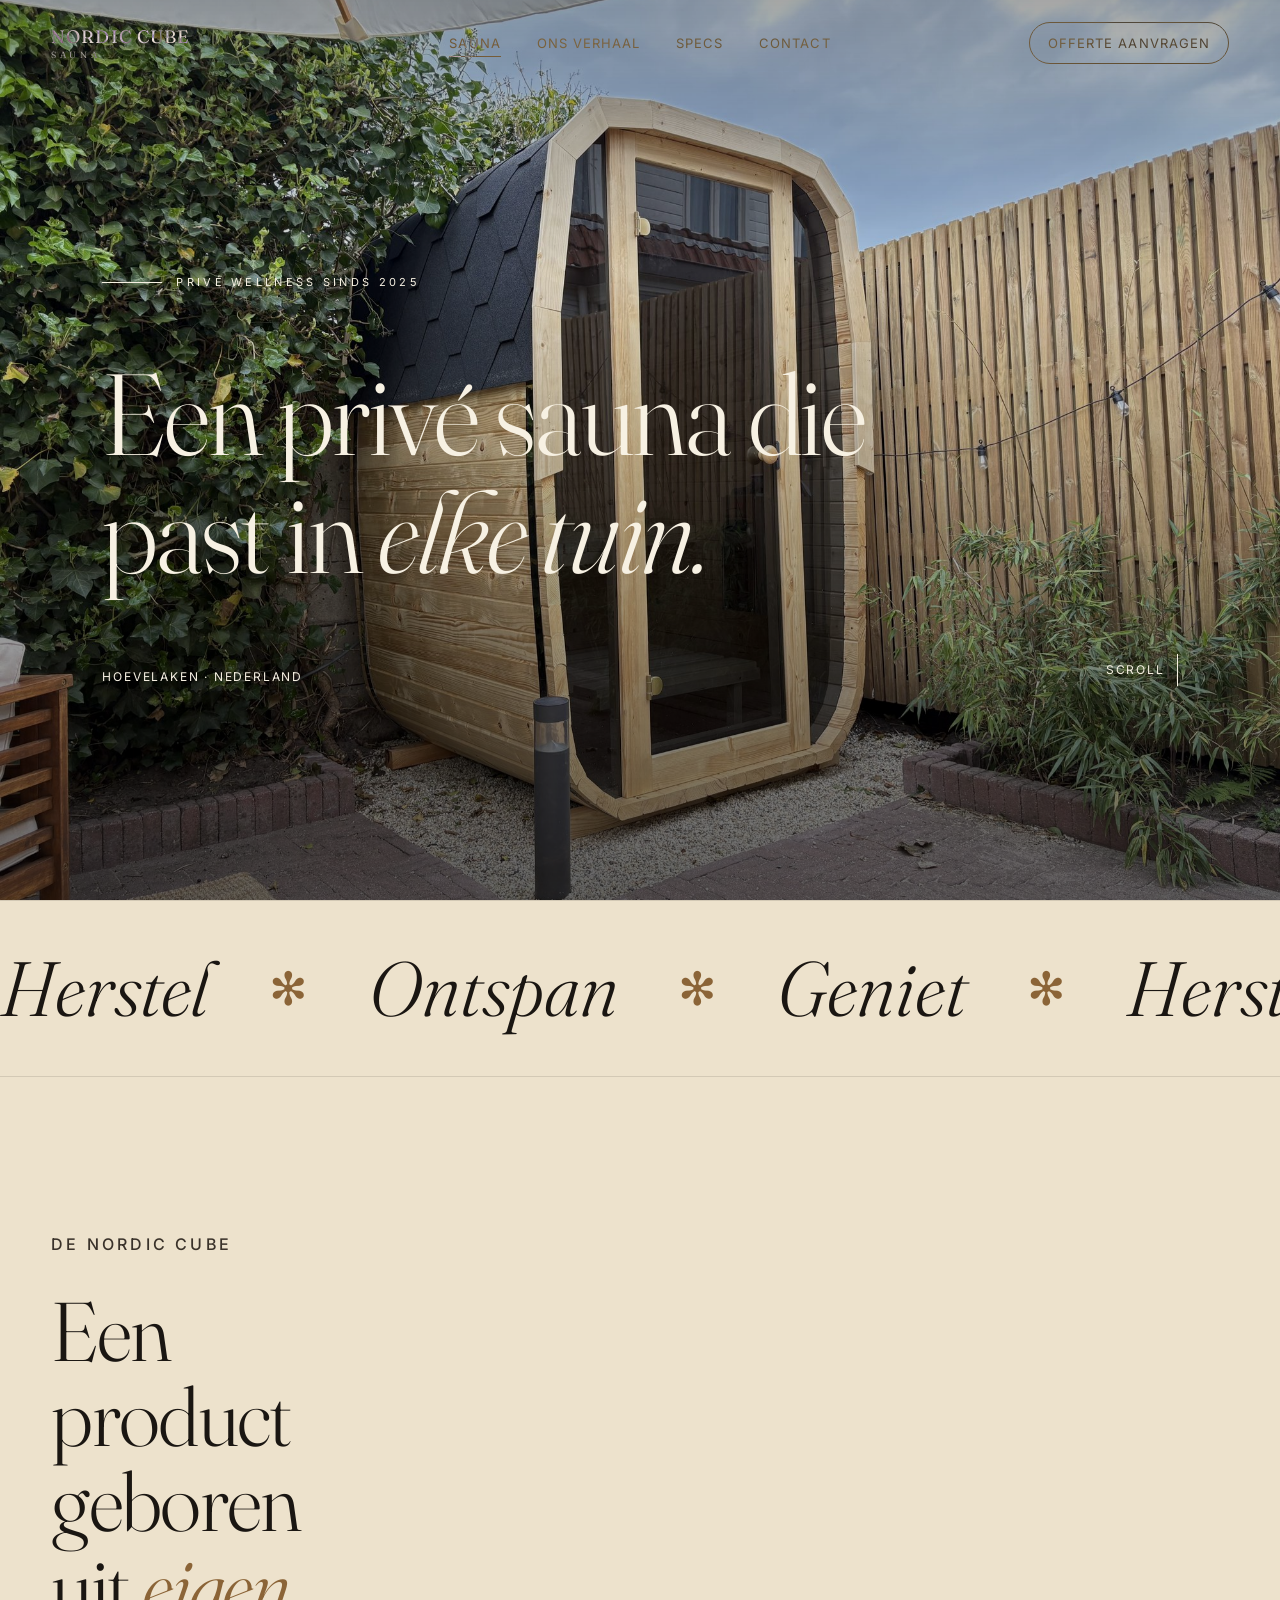
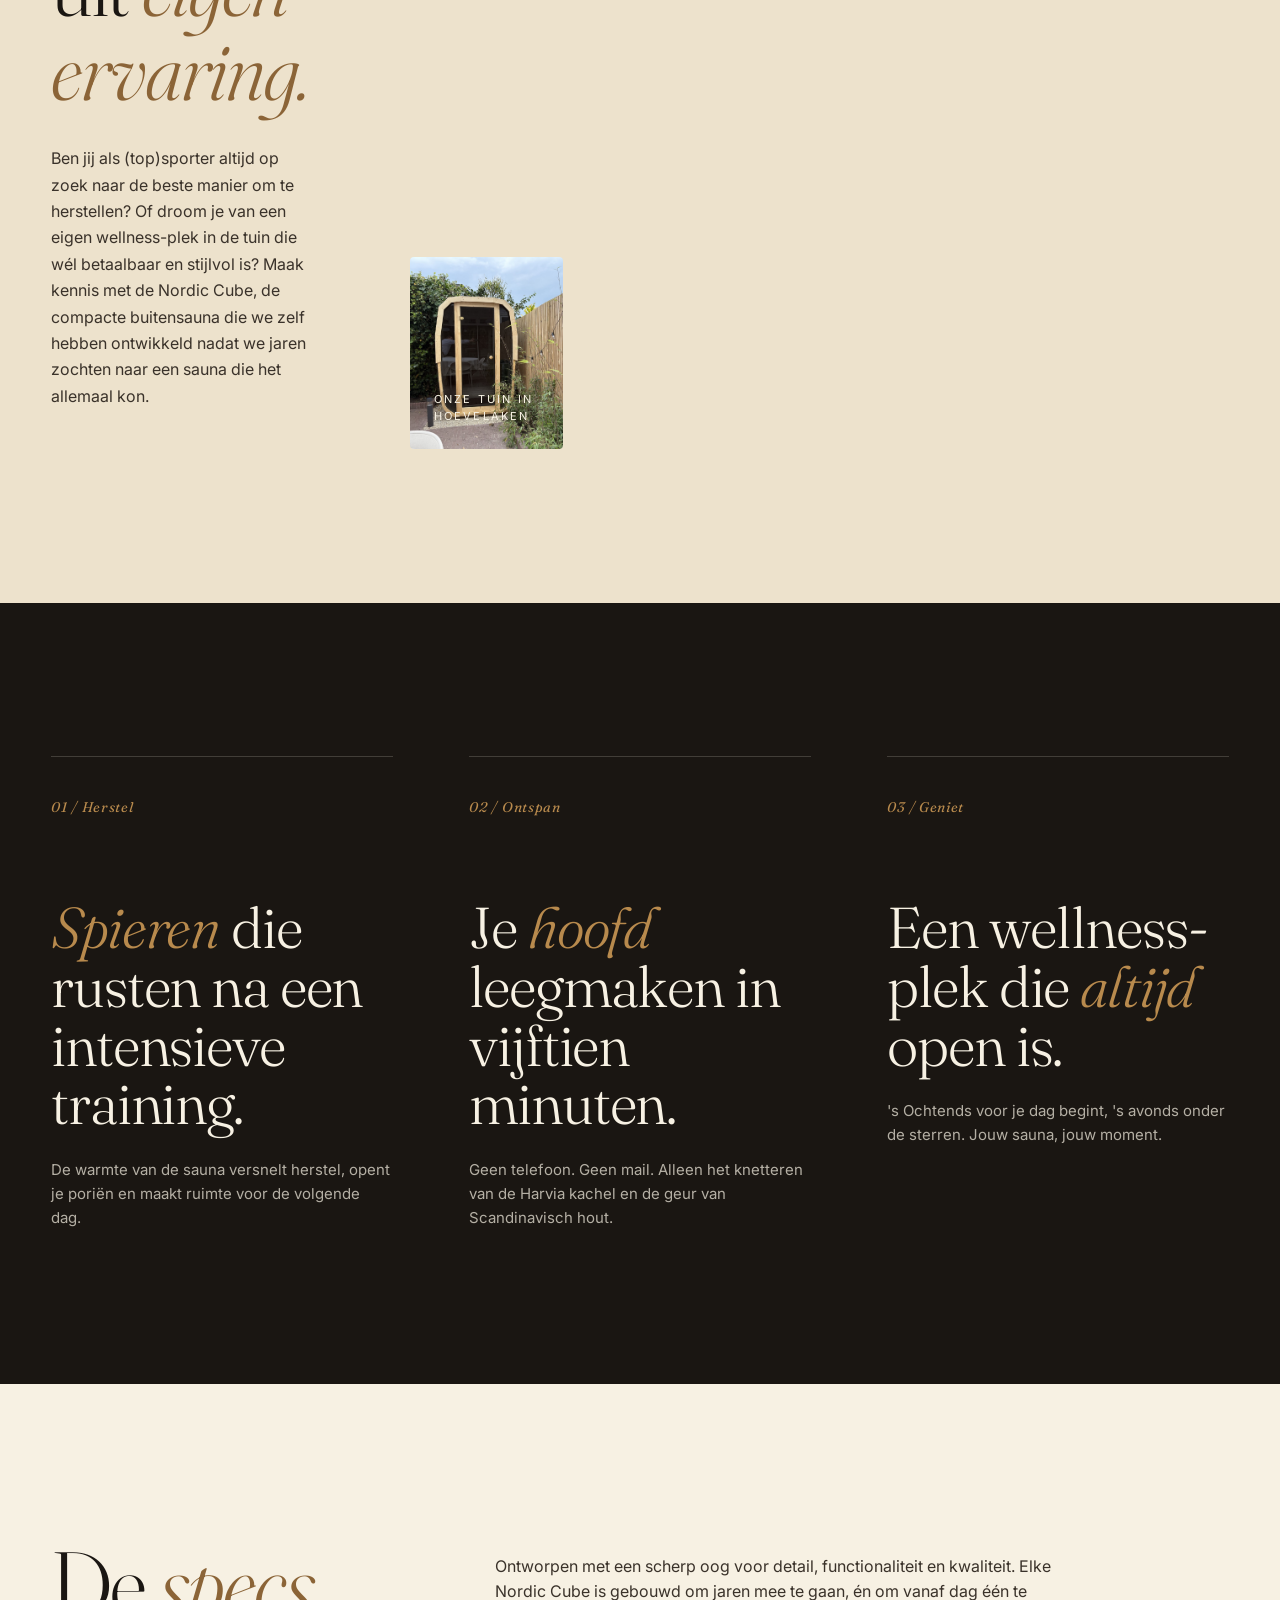
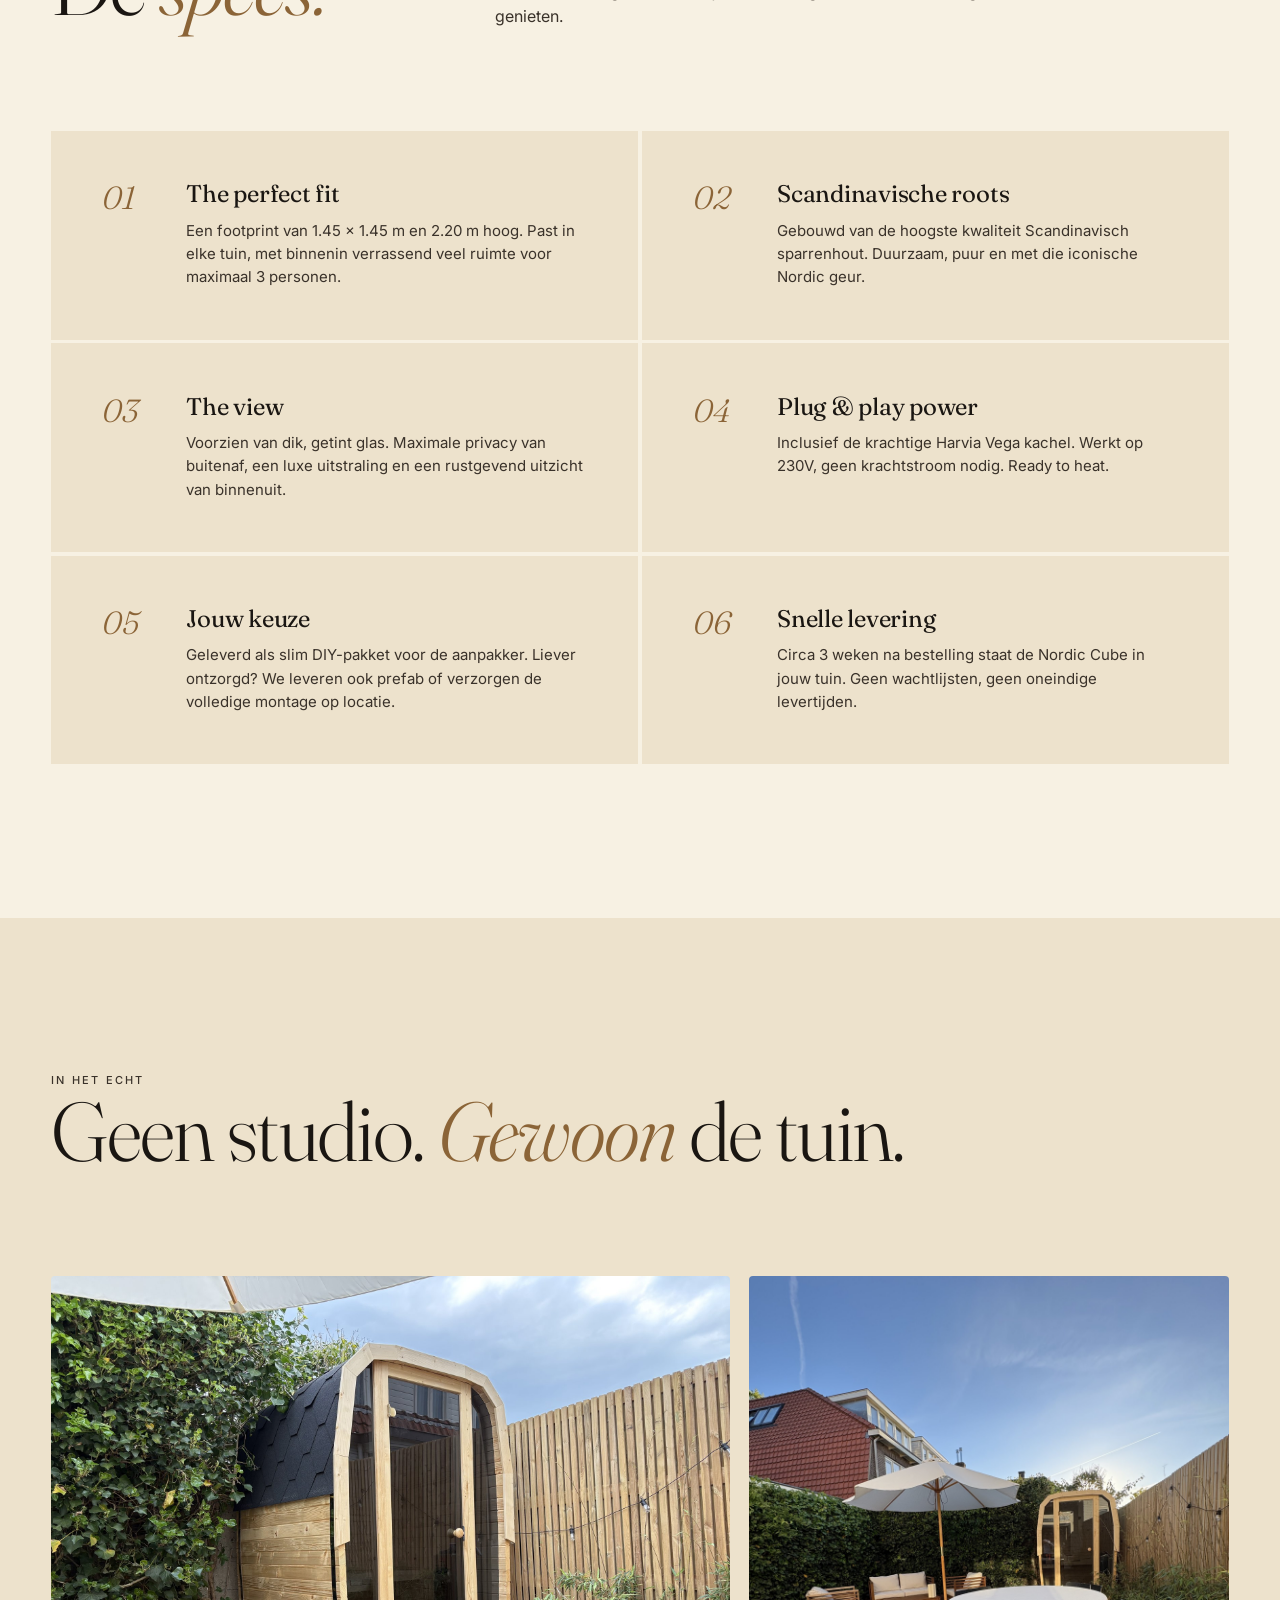
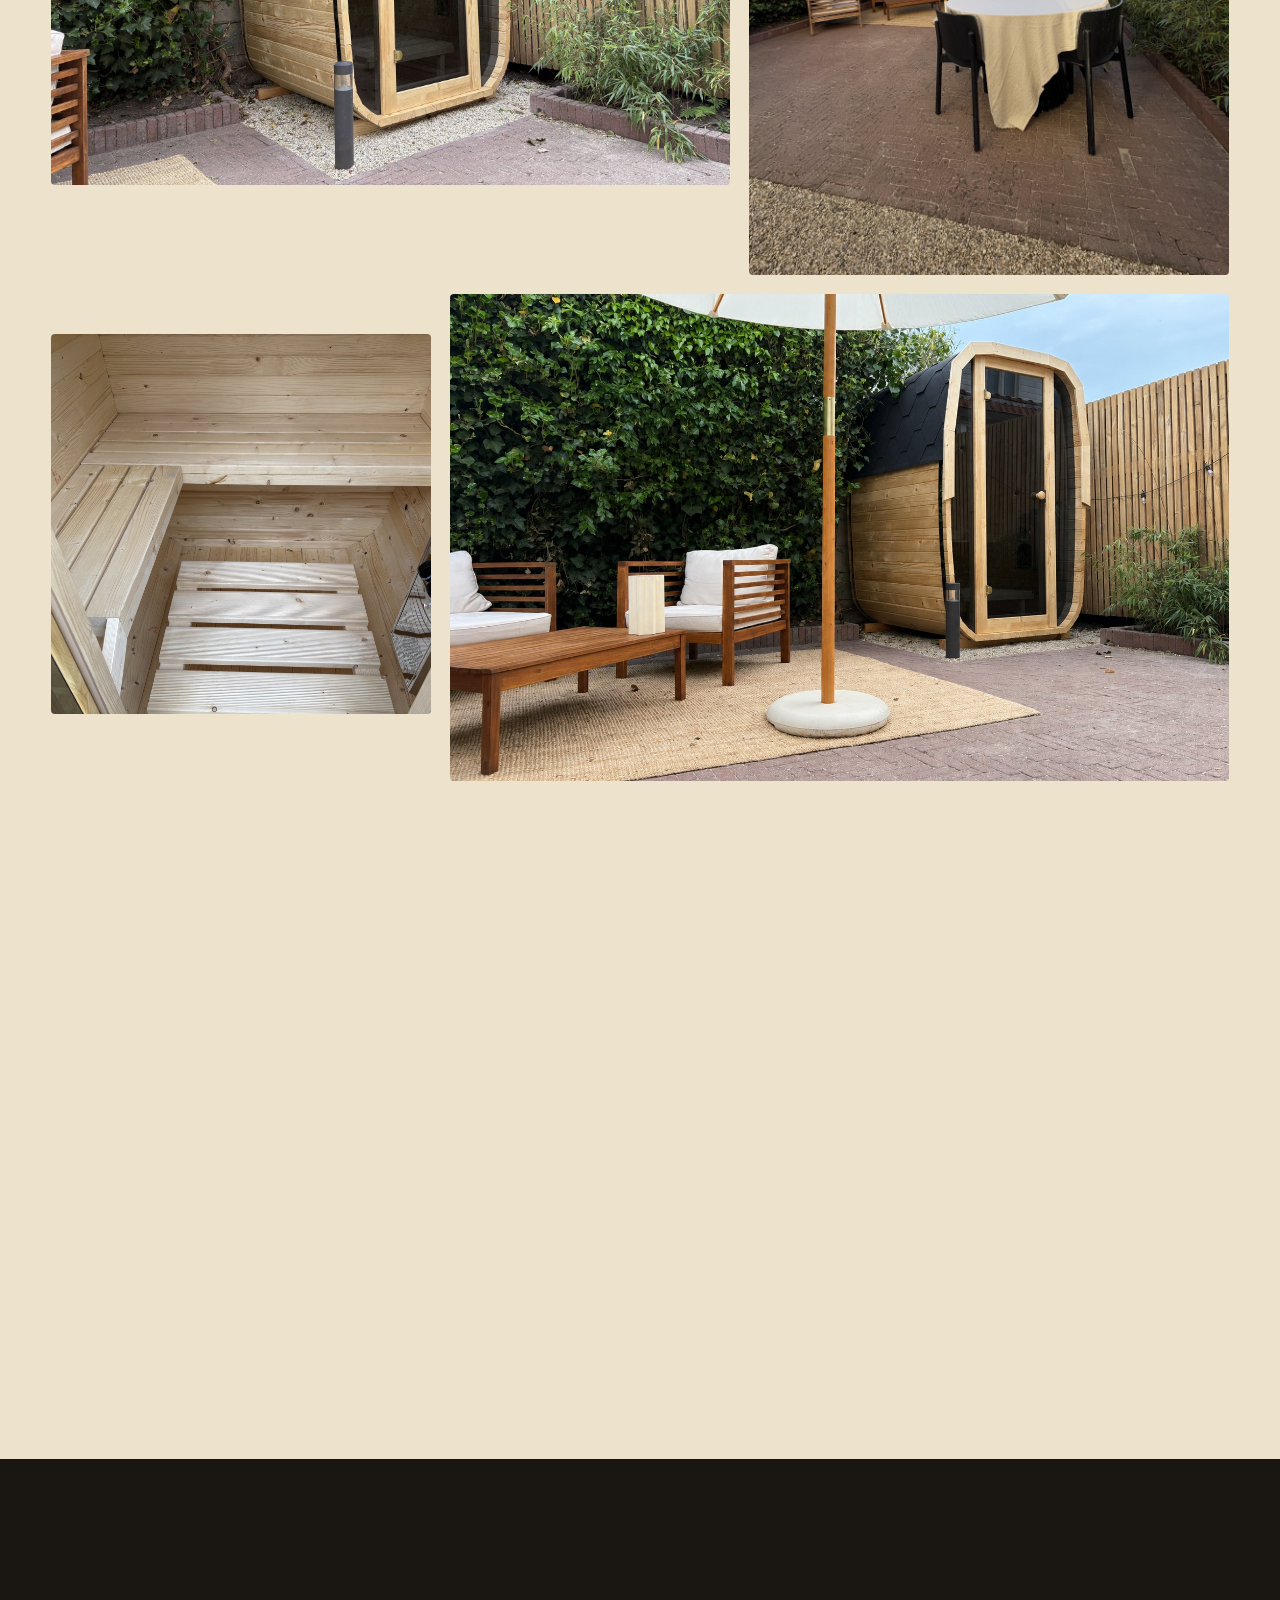
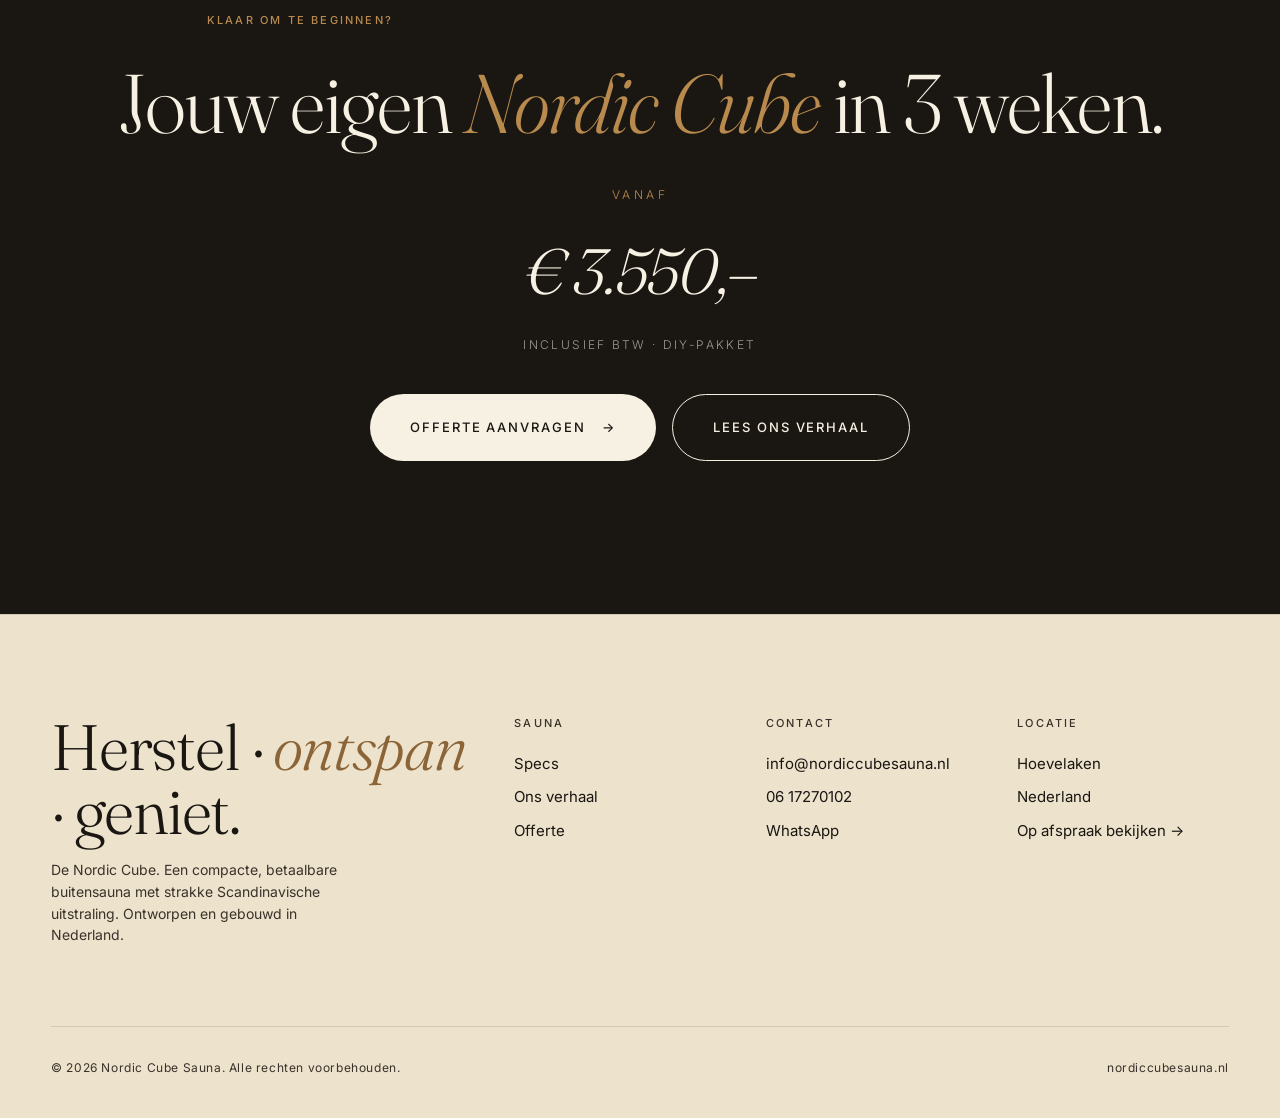
==== commit df5c1ba8: "Tekst opschonen: em-dashes weg, contact-mail naar info@nordiccubesauna.nl" ====
--- a/site/index.html
+++ b/site/index.html
@@ -1,9 +1,10 @@
 <!DOCTYPE html>
+<!-- nordiccubesauna.nl -->
 <html lang="nl">
 <head>
   <meta charset="UTF-8" />
   <meta name="viewport" content="width=device-width, initial-scale=1.0" />
-  <title>Nordic Cube Sauna — herstel · ontspan · geniet</title>
+  <title>Nordic Cube Sauna | herstel · ontspan · geniet</title>
   <meta name="description" content="De Nordic Cube is een compacte, betaalbare buitensauna met strakke Scandinavische uitstraling. Past in elke tuin, biedt ruimte voor 3 personen, geleverd in 3 weken." />
   <meta name="theme-color" content="#ede2cc" />
   <link rel="icon" href="images/logo.png" type="image/png" />
@@ -29,7 +30,7 @@
   </div>
 
   <header class="site-header">
-    <a href="index.html" class="brand" aria-label="Nordic Cube — home">
+    <a href="index.html" class="brand" aria-label="Nordic Cube home">
       Nordic Cube
       <span>Sauna</span>
     </a>
@@ -56,7 +57,7 @@
       <img src="images/sauna-voorkant.jpg" alt="Nordic Cube sauna in de tuin" />
     </div>
     <div class="hero-content">
-      <span class="hero-tag">Privé wellness — sinds 2025</span>
+      <span class="hero-tag">Privé wellness sinds 2025</span>
       <h1 class="serif">Een privé sauna die past in <em>elke tuin.</em></h1>
       <div class="hero-meta">
         <span>Hoevelaken · Nederland</span>
@@ -79,18 +80,18 @@
   <section class="intro" id="introductie">
     <div class="section-inner intro reveal">
       <div class="intro-text">
-        <p class="eyebrow">— De Nordic Cube</p>
+        <p class="eyebrow">De Nordic Cube</p>
         <h2 class="serif">Een product geboren uit <em>eigen ervaring.</em></h2>
         <p>
           Ben jij als (top)sporter altijd op zoek naar de beste manier om te herstellen?
           Of droom je van een eigen wellness-plek in de tuin die wél betaalbaar en stijlvol is?
-          Maak kennis met de Nordic Cube — de compacte buitensauna die we zelf hebben ontwikkeld
+          Maak kennis met de Nordic Cube, de compacte buitensauna die we zelf hebben ontwikkeld
           nadat we jaren zochten naar een sauna die het allemaal kon.
         </p>
       </div>
       <div class="intro-media">
         <img src="images/sauna-deur.jpg" alt="Nordic Cube sauna van voren" />
-        <span class="intro-caption">— Onze tuin in Hoevelaken</span>
+        <span class="intro-caption">Onze tuin in Hoevelaken</span>
       </div>
     </div>
   </section>
@@ -99,17 +100,17 @@
   <section class="pillars">
     <div class="section-inner">
       <div class="pillar reveal">
-        <div class="pillar-num">01 — Herstel</div>
+        <div class="pillar-num">01 / Herstel</div>
         <h3 class="serif"><em>Spieren</em> die rusten na een intensieve training.</h3>
         <p>De warmte van de sauna versnelt herstel, opent je poriën en maakt ruimte voor de volgende dag.</p>
       </div>
       <div class="pillar reveal delay-1">
-        <div class="pillar-num">02 — Ontspan</div>
+        <div class="pillar-num">02 / Ontspan</div>
         <h3 class="serif">Je <em>hoofd</em> leegmaken in vijftien minuten.</h3>
         <p>Geen telefoon. Geen mail. Alleen het knetteren van de Harvia kachel en de geur van Scandinavisch hout.</p>
       </div>
       <div class="pillar reveal delay-2">
-        <div class="pillar-num">03 — Geniet</div>
+        <div class="pillar-num">03 / Geniet</div>
         <h3 class="serif">Een wellness-plek die <em>altijd</em> open is.</h3>
         <p>'s Ochtends voor je dag begint, 's avonds onder de sterren. Jouw sauna, jouw moment.</p>
       </div>
@@ -123,7 +124,7 @@
         <h2 class="serif">De <em>specs.</em></h2>
         <p>
           Ontworpen met een scherp oog voor detail, functionaliteit en kwaliteit. Elke
-          Nordic Cube is gebouwd om jaren mee te gaan — én om vanaf dag één te genieten.
+          Nordic Cube is gebouwd om jaren mee te gaan, én om vanaf dag één te genieten.
         </p>
       </div>
       <div class="specs-grid">
@@ -152,7 +153,7 @@
           <div class="spec-num">04</div>
           <div>
             <h3 class="spec-title serif">Plug &amp; play power</h3>
-            <p class="spec-text">Inclusief de krachtige Harvia Vega kachel. Werkt op 230V — geen krachtstroom nodig. Ready to heat.</p>
+            <p class="spec-text">Inclusief de krachtige Harvia Vega kachel. Werkt op 230V, geen krachtstroom nodig. Ready to heat.</p>
           </div>
         </div>
         <div class="spec reveal">
@@ -177,7 +178,7 @@
   <section class="gallery">
     <div class="section-inner">
       <div class="gallery-header reveal">
-        <p class="eyebrow">— In het echt</p>
+        <p class="eyebrow">In het echt</p>
         <h2 class="serif">Geen studio. <em>Gewoon</em> de tuin.</h2>
       </div>
       <div class="gallery-grid">
@@ -193,7 +194,7 @@
   <!-- CTA -->
   <section class="cta" id="contact">
     <div class="section-inner reveal">
-      <p class="eyebrow">— Klaar om te beginnen?</p>
+      <p class="eyebrow">Klaar om te beginnen?</p>
       <h2 class="serif">Jouw eigen <em>Nordic Cube</em> in 3 weken.</h2>
       <div class="cta-price">
         <span class="cta-price-from">vanaf</span>
@@ -217,7 +218,7 @@
     <div class="footer-grid">
       <div class="footer-brand">
         <h3 class="serif">Herstel · <em>ontspan</em> · geniet.</h3>
-        <p>De Nordic Cube — een compacte, betaalbare buitensauna met strakke Scandinavische uitstraling. Ontworpen en gebouwd in Nederland.</p>
+        <p>De Nordic Cube. Een compacte, betaalbare buitensauna met strakke Scandinavische uitstraling. Ontworpen en gebouwd in Nederland.</p>
       </div>
       <div class="footer-col">
         <h4>Sauna</h4>
@@ -230,8 +231,8 @@
       <div class="footer-col">
         <h4>Contact</h4>
         <ul>
-          <li><a href="mailto:nordiccubesauna@gmail.com">nordiccubesauna@gmail.com</a></li>
-          <li><a href="tel:+31617270102">06 — 17270102</a></li>
+          <li><a href="mailto:info@nordiccubesauna.nl">info@nordiccubesauna.nl</a></li>
+          <li><a href="tel:+31617270102">06 17270102</a></li>
           <li><a href="https://wa.me/31617270102" target="_blank" rel="noopener">WhatsApp</a></li>
         </ul>
       </div>
